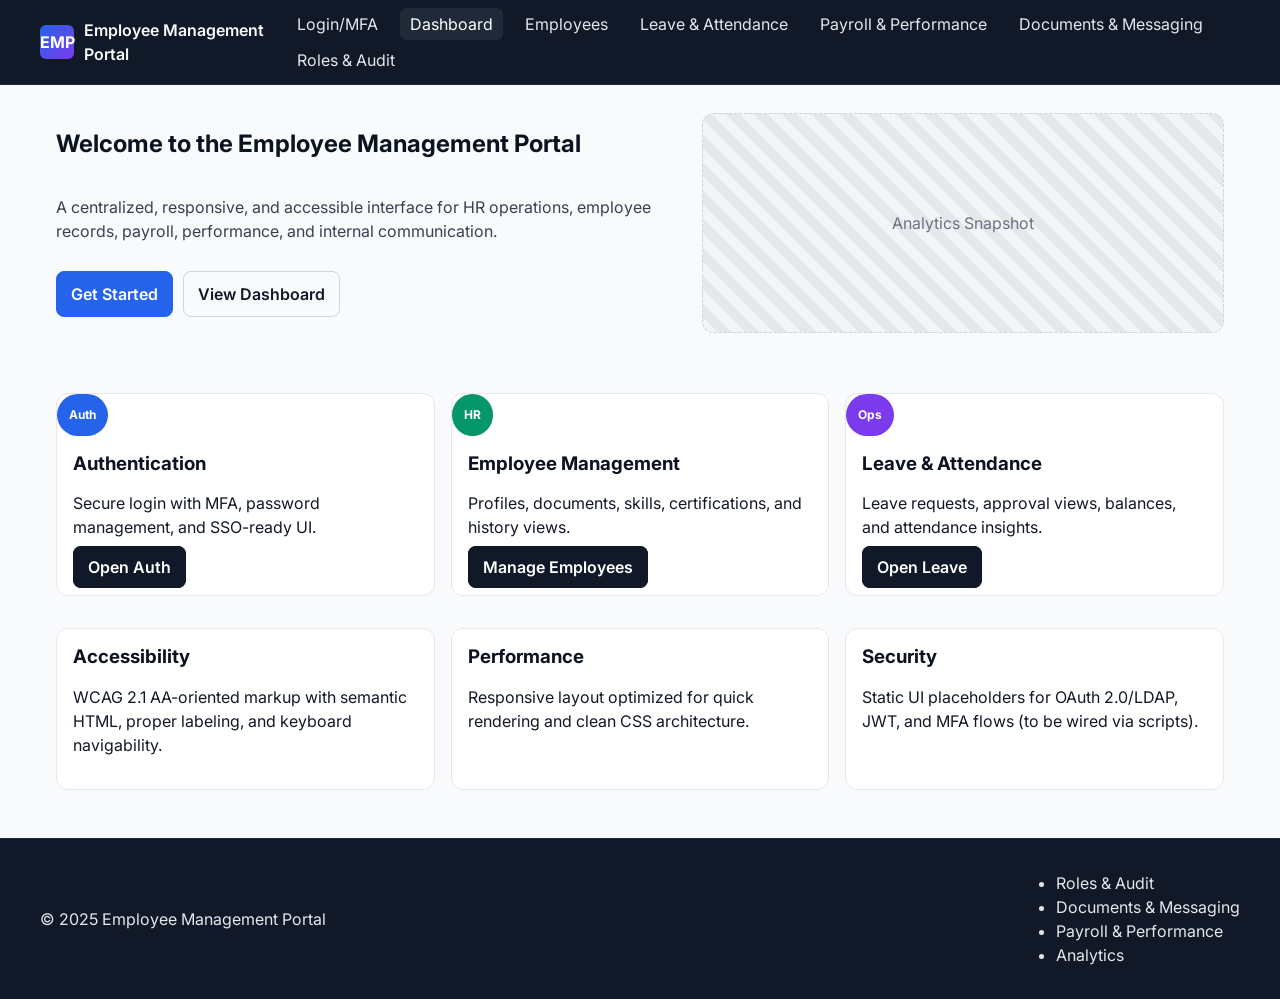
==== FrontendApplication/index.html @ 9dbc26e8 "CheckPoint - cg00f2a257" ====
<!doctype html>
<html lang="en">
<head>
  <meta charset="utf-8" />
  <title>Employee Management Portal (Static Prototype)</title>
  <meta name="viewport" content="width=device-width, initial-scale=1" />
  <meta name="description" content="Static UI prototype for an Employee Management Portal - accessible and responsive HTML/CSS only." />
  <link rel="preconnect" href="https://fonts.googleapis.com" />
  <link rel="preconnect" href="https://fonts.gstatic.com" crossorigin />
  <link href="https://fonts.googleapis.com/css2?family=Inter:wght@400;500;600;700&display=swap" rel="stylesheet" />
  <link rel="stylesheet" href="./styles.css" />
</head>
<body>
  <!-- Skip Link for Accessibility -->
  <a class="skip-link" href="#main">Skip to main content</a>

  <!-- Global Header -->
  <header class="app-header" role="banner">
    <div class="container header-inner">
      <a class="brand" href="index.html" aria-label="Employee Management Portal Home">
        <span class="brand-mark" aria-hidden="true">EMP</span>
        <span class="brand-text">Employee Management Portal</span>
      </a>

      <!-- Top-level Navigation (static links to module pages) -->
      <nav aria-label="Primary" class="primary-nav">
        <ul>
          <li><a href="login.html">Login/MFA</a></li>
          <li><a href="dashboard.html" aria-current="page">Dashboard</a></li>
          <li><a href="employees.html">Employees</a></li>
          <li><a href="leave-attendance.html">Leave & Attendance</a></li>
          <li><a href="payroll-performance.html">Payroll & Performance</a></li>
          <li><a href="documents-messaging.html">Documents & Messaging</a></li>
          <li><a href="roles-audit.html">Roles & Audit</a></li>
        </ul>
      </nav>
    </div>
  </header>

  <!-- Main Content -->
  <main id="main" class="container">
    <!-- Landing/Dashboard Overview -->
    <section class="hero">
      <div class="hero-content">
        <h1>Welcome to the Employee Management Portal</h1>
        <p class="lead">
          A centralized, responsive, and accessible interface for HR operations, employee records, payroll, performance, and internal communication.
        </p>
        <div class="hero-actions">
          <a class="btn btn-primary" href="login.html">Get Started</a>
          <a class="btn btn-ghost" href="dashboard.html">View Dashboard</a>
        </div>
      </div>
      <div class="hero-illustration" role="img" aria-label="Dashboard overview illustration">
        <!-- Placeholder illustration box -->
        <div class="placeholder-graphic">Analytics Snapshot</div>
      </div>
    </section>

    <!-- Quick Links Cards -->
    <section aria-labelledby="quick-links-heading" class="grid grid-3 mt-lg">
      <h2 id="quick-links-heading" class="sr-only">Quick Links</h2>

      <article class="card">
        <div class="card-media badge badge-blue" aria-hidden="true">Auth</div>
        <div class="card-body">
          <h3 class="card-title">Authentication</h3>
          <p>Secure login with MFA, password management, and SSO-ready UI.</p>
          <a class="btn btn-secondary" href="login.html">Open Auth</a>
        </div>
      </article>

      <article class="card">
        <div class="card-media badge badge-green" aria-hidden="true">HR</div>
        <div class="card-body">
          <h3 class="card-title">Employee Management</h3>
          <p>Profiles, documents, skills, certifications, and history views.</p>
          <a class="btn btn-secondary" href="employees.html">Manage Employees</a>
        </div>
      </article>

      <article class="card">
        <div class="card-media badge badge-purple" aria-hidden="true">Ops</div>
        <div class="card-body">
          <h3 class="card-title">Leave & Attendance</h3>
          <p>Leave requests, approval views, balances, and attendance insights.</p>
          <a class="btn btn-secondary" href="leave-attendance.html">Open Leave</a>
        </div>
      </article>
    </section>

    <!-- Info Row -->
    <section aria-labelledby="compliance-heading" class="info-row mt-lg">
      <h2 id="compliance-heading" class="sr-only">Compliance and Standards</h2>
      <div class="info">
        <h3>Accessibility</h3>
        <p>WCAG 2.1 AA-oriented markup with semantic HTML, proper labeling, and keyboard navigability.</p>
      </div>
      <div class="info">
        <h3>Performance</h3>
        <p>Responsive layout optimized for quick rendering and clean CSS architecture.</p>
      </div>
      <div class="info">
        <h3>Security</h3>
        <p>Static UI placeholders for OAuth 2.0/LDAP, JWT, and MFA flows (to be wired via scripts).</p>
      </div>
    </section>
  </main>

  <!-- Footer -->
  <footer class="app-footer" role="contentinfo">
    <div class="container footer-inner">
      <p>&copy; <span id="year">2025</span> Employee Management Portal</p>
      <nav aria-label="Footer">
        <ul>
          <li><a href="roles-audit.html">Roles & Audit</a></li>
          <li><a href="documents-messaging.html">Documents & Messaging</a></li>
          <li><a href="payroll-performance.html">Payroll & Performance</a></li>
          <li><a href="dashboard.html">Analytics</a></li>
        </ul>
      </nav>
    </div>
  </footer>
</body>
</html>
---- FrontendApplication/styles.css ----
/* 
  Employee Management Portal - Static Prototype Styles
  - Responsive, accessible-first CSS (WCAG AA contrast)
  - No JS; utility classes and components for UI mockups
*/

/* CSS Reset / Base */
*,
*::before,
*::after { box-sizing: border-box; }
html { -webkit-text-size-adjust: 100%; }
body {
  margin: 0;
  font-family: Inter, system-ui, -apple-system, Segoe UI, Roboto, Arial, "Helvetica Neue", sans-serif;
  line-height: 1.5;
  color: #111827; /* Gray-900 */
  background: #F9FAFB; /* Gray-50 */
}
img { max-width: 100%; display: block; }
a { color: #2563EB; text-decoration: none; }
a:hover { text-decoration: underline; }
:focus { outline: 3px solid #2563EB; outline-offset: 2px; }

/* Helpers */
.container { max-width: 1200px; padding: 0 16px; margin: 0 auto; }
.mt-sm { margin-top: 12px; }
.mt-md { margin-top: 20px; }
.mt-lg { margin-top: 32px; }
.sr-only {
  position: absolute !important; width: 1px; height: 1px; padding: 0;
  margin: -1px; overflow: hidden; clip: rect(0,0,0,0); white-space: nowrap; border: 0;
}
.skip-link {
  position: absolute; left: -9999px; top: 0; background: #111827; color: #fff; padding: 8px 12px;
}
.skip-link:focus { left: 8px; top: 8px; z-index: 1000; }

/* Header */
.app-header {
  background: #111827; color: #F9FAFB;
  border-bottom: 1px solid #1F2937;
}
.header-inner {
  display: flex; align-items: center; justify-content: space-between;
  padding: 12px 0;
}
.brand { display: inline-flex; align-items: center; gap: 10px; color: #F9FAFB; }
.brand:hover { text-decoration: none; }
.brand-mark {
  display: inline-grid; place-items: center;
  width: 34px; height: 34px; border-radius: 6px;
  background: linear-gradient(135deg, #2563EB, #7C3AED); color: white; font-weight: 700;
}
.brand-text { font-weight: 600; }

.primary-nav ul { list-style: none; padding: 0; margin: 0; display: flex; gap: 12px; flex-wrap: wrap; }
.primary-nav a {
  color: #E5E7EB; padding: 6px 10px; border-radius: 6px; text-decoration: none;
}
.primary-nav a[aria-current="page"], .primary-nav a:hover {
  background: #1F2937; color: #fff; text-decoration: none;
}

/* Footer */
.app-footer {
  margin-top: 48px; background: #111827; color: #E5E7EB;
  border-top: 1px solid #1F2937;
}
.footer-inner {
  display: flex; align-items: center; justify-content: space-between;
  padding: 16px 0; gap: 12px; flex-wrap: wrap;
}
.app-footer a { color: #E5E7EB; }

/* Typography */
h1, h2, h3, h4, h5 { color: #0B1220; margin: 0 0 8px; line-height: 1.25; }
.lead { color: #374151; max-width: 70ch; }
.muted { color: #6B7280; }
.small { font-size: 0.875rem; }

/* Buttons */
.btn {
  appearance: none; border: 1px solid transparent; border-radius: 8px;
  padding: 10px 14px; font-weight: 600; cursor: pointer; transition: 0.15s ease;
}
.btn:disabled { opacity: 0.6; cursor: not-allowed; }
.btn-primary { background: #2563EB; color: #fff; border-color: #2563EB; }
.btn-primary:hover { background: #1E40AF; border-color: #1E40AF; }
.btn-secondary { background: #111827; color: #fff; border-color: #111827; }
.btn-secondary:hover { background: #0B0F19; }
.btn-ghost { background: transparent; color: #111827; border-color: #D1D5DB; }
.btn-ghost:hover { background: #F3F4F6; }
.btn-row { display: flex; gap: 8px; flex-wrap: wrap; }

/* Badges, Status, Tags */
.badge { display: inline-block; border-radius: 999px; padding: 2px 10px; font-size: 0.75rem; font-weight: 700; color: white; }
.badge-blue { background: #2563EB; }
.badge-green { background: #059669; }
.badge-purple { background: #7C3AED; }
.badge-warning { background: #F59E0B; color: #111827; font-weight: 700; }
.status { padding: 2px 8px; border-radius: 999px; font-size: 0.75rem; font-weight: 700; }
.status.success { background: #DCFCE7; color: #166534; }
.status.warning { background: #FEF3C7; color: #92400E; }
.tag { display: inline-block; padding: 4px 8px; background: #EEF2FF; color: #3730A3; border-radius: 999px; font-weight: 600; font-size: 0.8rem; }

/* Layout */
.hero {
  display: grid; grid-template-columns: 1.2fr 1fr; gap: 20px; padding: 28px 0;
}
.hero-content { display: grid; gap: 12px; align-content: center; }
.hero-actions { display: flex; gap: 10px; }
.hero-illustration .placeholder-graphic { height: 220px; }

.info-row { display: grid; grid-template-columns: repeat(3, 1fr); gap: 16px; }
.info-row .info {
  background: #fff; border: 1px solid #E5E7EB; border-radius: 12px; padding: 16px;
}

.grid { display: grid; gap: 16px; }
.grid-2 { grid-template-columns: repeat(2, minmax(0, 1fr)); }
.grid-3 { grid-template-columns: repeat(3, minmax(0, 1fr)); }
.grid-4 { grid-template-columns: repeat(4, minmax(0, 1fr)); }
.grid-3-1 { grid-template-columns: 2fr 1fr; }

.span-2 { grid-column: span 2; }

/* Cards */
.card {
  background: #fff; border: 1px solid #E5E7EB; border-radius: 12px; overflow: hidden;
}
.card-media { padding: 12px; }
.card-body { padding: 16px; }
.card-title { margin: 0 0 6px; }

/* Sections */
.section-header { margin-top: 20px; margin-bottom: 8px; }

/* Tables */
.table-scroll { overflow: auto; border: 1px solid #E5E7EB; border-radius: 10px; }
.table { width: 100%; border-collapse: collapse; background: #fff; }
.table th, .table td { padding: 10px 12px; border-bottom: 1px solid #E5E7EB; text-align: left; }
.table thead th { background: #F3F4F6; font-weight: 700; }
.table tfoot th { background: #F9FAFB; }
.table.compact th, .table.compact td { padding: 6px 8px; }

/* Forms */
.form { display: grid; gap: 12px; }
.form-inline { grid-auto-flow: column; align-items: end; gap: 10px; }
.form .inline { display: grid; gap: 6px; }
.form-field { display: grid; gap: 6px; }
.form-field input[type="text"],
.form-field input[type="email"],
.form-field input[type="password"],
.form-field input[type="date"],
.form-field input[type="number"],
.form-field input[type="file"],
.form-field input[type="search"],
.form-field select,
.form-field textarea {
  padding: 10px 12px; border: 1px solid #D1D5DB; border-radius: 8px; background: #fff; color: #111827;
}
.form-field input:focus,
.form-field select:focus,
.form-field textarea:focus { outline: 3px solid #93C5FD; border-color: #2563EB; }
.form-row { display: flex; align-items: center; gap: 10px; }
.form-row.between { justify-content: space-between; }
.form-check { display: flex; align-items: center; gap: 8px; }
.field-hint { color: #6B7280; font-size: 0.875rem; }

/* Pagination */
.pagination { display: flex; gap: 6px; margin-top: 8px; }
.pagination a {
  padding: 6px 10px; border: 1px solid #D1D5DB; border-radius: 6px; color: #111827; text-decoration: none;
}
.pagination a.current, .pagination a:hover { background: #E5E7EB; }

/* Components */
.placeholder-graphic {
  display: grid; place-items: center; color: #6B7280;
  background: repeating-linear-gradient(
    45deg,
    #F3F4F6,
    #F3F4F6 10px,
    #E5E7EB 10px,
    #E5E7EB 20px
  );
  border: 1px dashed #D1D5DB;
  border-radius: 12px;
  height: 160px;
}
.placeholder-graphic.small { height: 120px; }

.profile-summary { display: flex; gap: 12px; align-items: center; }
.avatar {
  width: 48px; height: 48px; border-radius: 999px;
  background: #DBEAFE; color: #1E40AF; display: grid; place-items: center; font-weight: 700;
}
.avatar.small { width: 28px; height: 28px; font-size: 0.75rem; }

.tag-list { display: flex; gap: 8px; flex-wrap: wrap; }

/* Auth */
.auth-layout {
  display: grid; grid-template-columns: repeat(2, minmax(0, 1fr)); gap: 16px; padding: 20px 0;
}
.auth-card { background: #fff; border: 1px solid #E5E7EB; border-radius: 12px; padding: 16px; }

/* Report Builder */
.report-builder {
  display: grid; grid-template-columns: 280px 1fr; gap: 16px;
}
.rb-fields, .rb-canvas { background: #fff; border: 1px solid #E5E7EB; border-radius: 12px; padding: 16px; }
.rb-fields ul { list-style: none; padding: 0; margin: 0; display: grid; gap: 8px; }
.rb-canvas-drop { display: grid; gap: 12px; }
.rb-widget { background: #F9FAFB; border: 1px dashed #D1D5DB; border-radius: 10px; padding: 12px; }
.rb-actions { display: flex; gap: 8px; margin-top: 10px; }

/* Payslip */
.payslip { border: 1px solid #E5E7EB; border-radius: 12px; overflow: hidden; background: #fff; }
.payslip-header {
  display: flex; justify-content: space-between; gap: 16px; padding: 12px; background: #F3F4F6; border-bottom: 1px solid #E5E7EB;
}
.payslip-body { padding: 12px; display: grid; gap: 10px; }
.payslip-total { text-align: right; font-size: 1.1rem; }

/* Steps */
.steps { list-style: none; padding: 0; display: flex; gap: 10px; flex-wrap: wrap; }
.steps li { padding: 6px 10px; border-radius: 999px; background: #E5E7EB; }
.steps li.done { background: #DCFCE7; color: #166534; }
.steps li.in-progress { background: #FEF3C7; color: #92400E; }

/* Calendar */
.calendar { border: 1px solid #E5E7EB; border-radius: 12px; overflow: hidden; background: #fff; }
.calendar-header { display: flex; align-items: center; justify-content: space-between; padding: 12px; background: #F9FAFB; border-bottom: 1px solid #E5E7EB; }
.calendar-grid { display: grid; gap: 8px; padding: 12px; }
.calendar-row { display: grid; grid-template-columns: repeat(7, 1fr); gap: 8px; }
.calendar-head span { font-weight: 700; }

/* Messaging */
.messaging {
  display: grid; grid-template-columns: 260px 1fr; gap: 16px;
}
.msg-sidebar { background: #fff; border: 1px solid #E5E7EB; border-radius: 12px; padding: 12px; }
.msg-sidebar .list { list-style: none; margin: 0; padding: 0; }
.list.selectable li { padding: 8px; border-radius: 6px; cursor: default; }
.list.selectable li.selected { background: #EEF2FF; color: #3730A3; font-weight: 600; }
.msg-thread {
  background: #fff; border: 1px solid #E5E7EB; border-radius: 12px; padding: 12px;
  display: grid; gap: 10px; max-height: 340px; overflow: auto;
}
.msg-item { padding: 8px; border-radius: 8px; background: #F9FAFB; }
.msg-item.me { background: #ECFEFF; }
.msg-meta { display: flex; align-items: center; gap: 8px; margin-bottom: 4px; }
.msg-input { display: grid; grid-template-columns: 1fr auto; gap: 8px; margin-top: 8px; }
.msg-input input { padding: 10px 12px; border: 1px solid #D1D5DB; border-radius: 8px; }

/* Timeline */
.timeline { list-style: none; padding: 0; margin: 0; display: grid; gap: 10px; }
.timeline .time { font-weight: 700; color: #374151; display: inline-block; width: 90px; }
.timeline .note { display: inline-block; }

/* Cards: stat */
.stat-card { background: #fff; border: 1px solid #E5E7EB; border-radius: 12px; padding: 16px; }
.stat-card .stat { font-size: 1.8rem; font-weight: 800; margin: 6px 0; }
.trend { font-weight: 600; }
.trend.up { color: #166534; }
.trend.down { color: #92400E; }

/* Auth specific */
.sso-grid { display: grid; grid-template-columns: repeat(3, 1fr); gap: 8px; }
.divider { height: 1px; background: #E5E7EB; margin: 12px 0; }

/* Lists */
.list { padding-left: 18px; }
.list.meta { list-style: none; padding: 0; }
.list.meta li { padding: 4px 0; }

/* Responsive */
@media (max-width: 1024px) {
  .hero { grid-template-columns: 1fr; }
  .grid-4 { grid-template-columns: repeat(2, 1fr); }
  .grid-3 { grid-template-columns: repeat(2, 1fr); }
  .grid-3-1 { grid-template-columns: 1fr; }
  .auth-layout { grid-template-columns: 1fr; }
  .report-builder { grid-template-columns: 1fr; }
  .messaging { grid-template-columns: 1fr; }
  .form-inline { grid-auto-flow: row; }
}
@media (max-width: 640px) {
  .grid-2 { grid-template-columns: 1fr; }
  .grid-3 { grid-template-columns: 1fr; }
  .grid-4 { grid-template-columns: 1fr; }
  .section-header { margin-top: 12px; }
  .header-inner { gap: 8px; }
}
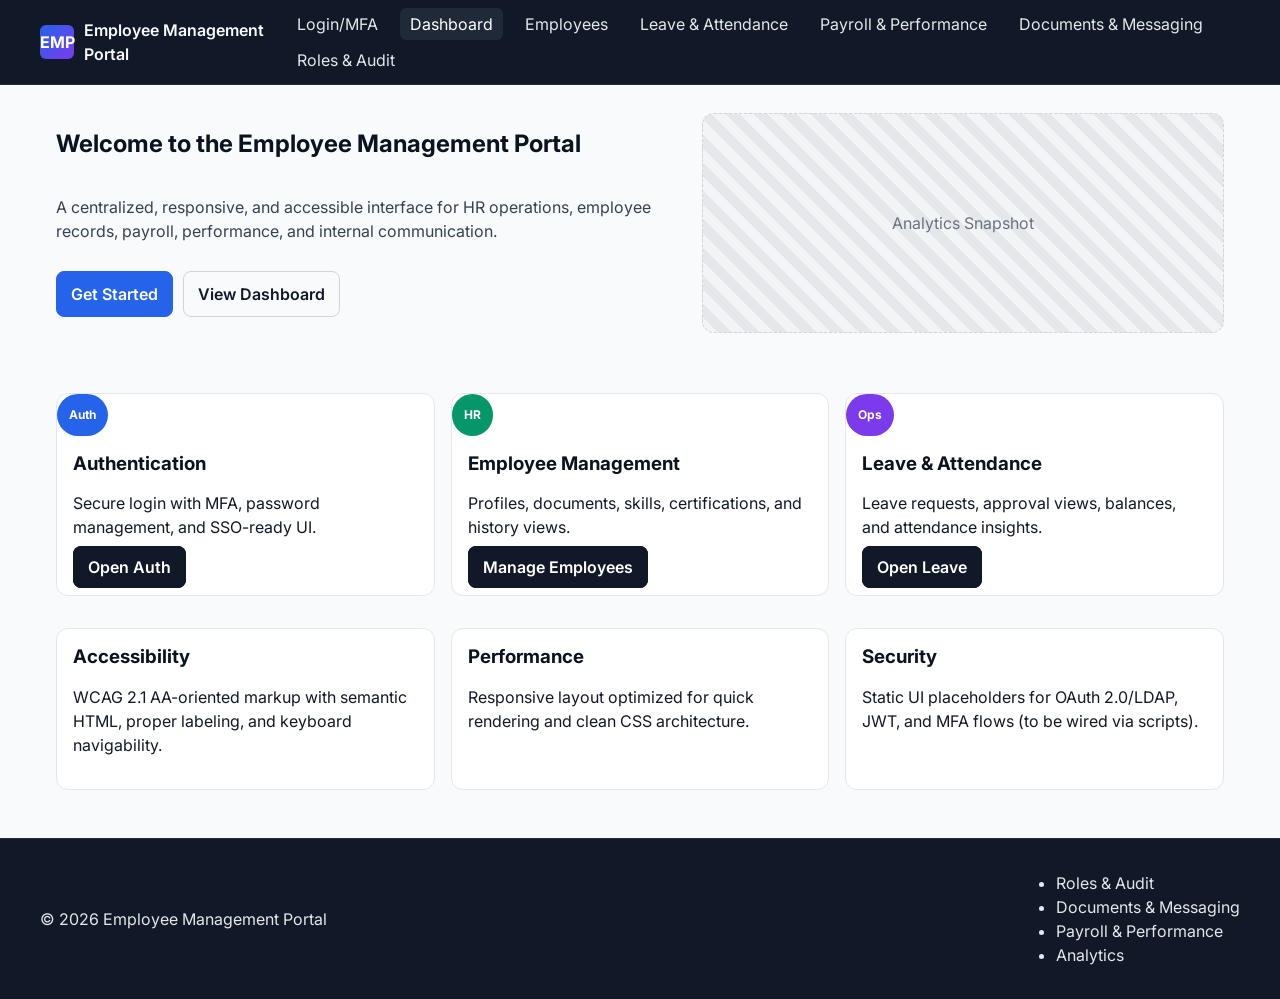
==== commit 92f74246: "CheckPoint - cg00f2a257" ====
--- a/FrontendApplication/index.html
+++ b/FrontendApplication/index.html
@@ -121,5 +121,6 @@
       </nav>
     </div>
   </footer>
+  <script src="./app.js"></script>
 </body>
 </html>
